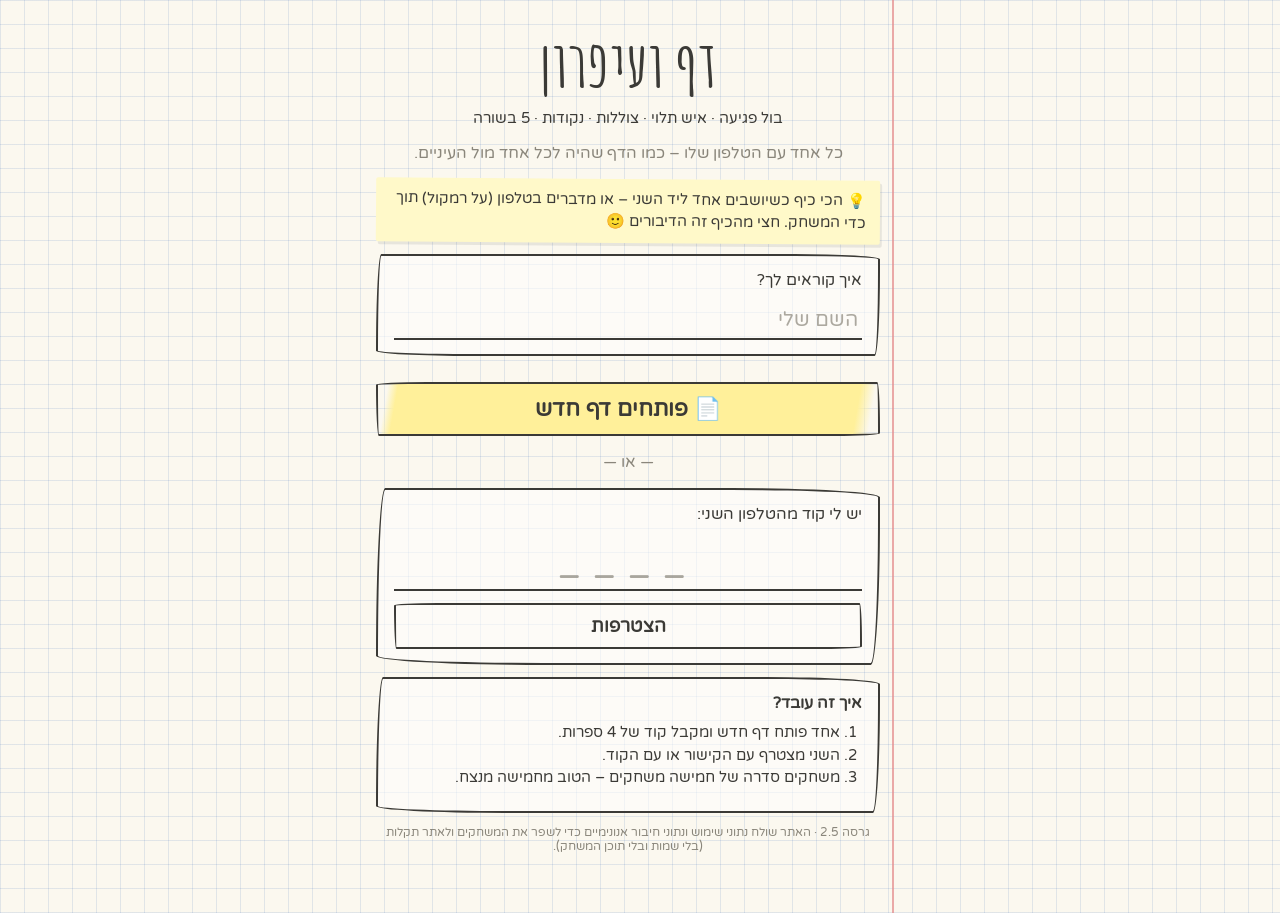
==== index.html @ a6623837 "v2.5: campaign-ready analytics – TikTok in-app browser and ad clicks, campaign credit carried on inv" ====
<!doctype html>
<html lang="he" dir="rtl">
<head>
<meta charset="utf-8">
<meta name="viewport" content="width=device-width, initial-scale=1, viewport-fit=cover">
<meta name="theme-color" content="#fbf8ef">
<meta name="apple-mobile-web-app-capable" content="yes">
<meta name="mobile-web-app-capable" content="yes">
<title>דף ועיפרון</title>
<link rel="icon" href="data:image/svg+xml,<svg xmlns='http://www.w3.org/2000/svg' viewBox='0 0 100 100'><text y='.9em' font-size='90'>✏️</text></svg>">
<link rel="preconnect" href="https://fonts.googleapis.com">
<link rel="preconnect" href="https://fonts.gstatic.com" crossorigin>
<link href="https://fonts.googleapis.com/css2?family=Amatic+SC:wght@400;700&family=Playpen+Sans+Hebrew:wght@400;600&family=Varela+Round&display=swap" rel="stylesheet">
<link rel="stylesheet" href="style.css?v=2.5">
<script src="js/vendor/paho-mqtt.min.js?v=2.5"></script>
<script src="js/vendor/peerjs.min.js?v=2.5"></script>
</head>
<body>
<div id="app"></div>
<script>
  // Every script of one release is requested with the same ?v=, so a browser never runs a mix of
  // old and new files after an update.
  window.__dvV = '2.5';
  (function () {
    var v = window.__dvV, base = new URL('js/', document.baseURI).href, map = { imports: {} };
    ['main', 'net', 'log', 'analytics', 'metrics', 'core', 'ui', 'sound', 'demo', 'games/bull', 'games/hangman', 'games/ships', 'games/dots', 'games/five']
      .forEach(function (f) { map.imports[base + f + '.js'] = base + f + '.js?v=' + v; });
    var im = document.createElement('script'); im.type = 'importmap'; im.textContent = JSON.stringify(map);
    document.body.appendChild(im);
    var m = document.createElement('script'); m.type = 'module'; m.src = 'js/main.js?v=' + v;
    document.body.appendChild(m);
  })();
</script>

</body>
</html>
---- style.css ----
:root {
  --paper: #fbf8ef;
  --grid: rgba(70, 120, 190, .15);
  --margin: #e58f8f;
  --pencil: #3b3a36;
  --pencil-soft: #8a867b;
  --ink0: #2350b8;
  --ink1: #c5332b;
  --marker: #fff09a;
  --font: 'Varela Round', system-ui, sans-serif;
  --title: 'Amatic SC', 'Varela Round', cursive;
  --hand: 'Playpen Sans Hebrew', 'Varela Round', cursive;
  --sq: 24px;
  --wobble: 255px 14px 225px 14px / 14px 225px 14px 255px;
  --wobble2: 14px 225px 14px 255px / 255px 14px 225px 14px;
  color-scheme: light;
}

* { box-sizing: border-box; }
html, body { margin: 0; min-height: 100%; }
html { overflow-x: hidden; }
#app { overflow-x: hidden; overflow-x: clip; }
body {
  background-color: var(--paper);
  background-image:
    linear-gradient(var(--grid) 1px, transparent 1px),
    linear-gradient(90deg, var(--grid) 1px, transparent 1px);
  background-size: var(--sq) var(--sq);
  color: var(--pencil);
  font-family: var(--font);
  font-size: 16px;
  -webkit-tap-highlight-color: transparent;
  overscroll-behavior-y: none;
}

#app {
  position: relative;
  max-width: 560px;
  min-height: 100vh;
  margin: 0 auto;
  padding: 10px 40px 110px 16px;
}
/* the red margin line of a notebook, on the right side */
#app::before {
  content: '';
  position: absolute;
  top: 0; bottom: 0; right: 26px;
  width: 2px;
  background: var(--margin);
  opacity: .75;
  pointer-events: none;
}

h1, h2, h3 { font-family: var(--title); font-weight: 700; margin: .2em 0; line-height: 1; }
h1 { font-size: 46px; }
h2 { font-size: 34px; }
h3 { font-size: 27px; }
small, .soft { color: var(--pencil-soft); }
.ink0 { color: var(--ink0); }
.ink1 { color: var(--ink1); }

button { font: inherit; color: inherit; cursor: pointer; touch-action: manipulation; }
button:disabled { cursor: default; opacity: .45; }

.btn {
  display: inline-flex; align-items: center; justify-content: center; gap: 6px;
  background: transparent;
  border: 2px solid var(--pencil);
  border-radius: var(--wobble);
  padding: 9px 18px;
  font-size: 18px; font-weight: 600;
  transition: transform .08s;
  min-height: 46px;
}
.btn:active:not(:disabled) { transform: scale(.96) rotate(-1deg); }
.btn.big { font-size: 22px; padding: 12px 24px; width: 100%; }
.btn.marker { background: linear-gradient(100deg, transparent 2%, var(--marker) 4%, var(--marker) 95%, transparent 98%); }
.btn.ghost { border-style: dashed; border-color: var(--pencil-soft); }
.btn.small { font-size: 15px; padding: 5px 12px; min-height: 36px; }
.link-btn { background: none; border: 0; text-decoration: underline wavy var(--pencil-soft); text-underline-offset: 5px; padding: 6px 4px; color: var(--pencil-soft); font-size: 15px; }

.row { display: flex; gap: 10px; align-items: center; flex-wrap: wrap; }
.row.center { justify-content: center; }
.stack { display: flex; flex-direction: column; gap: 12px; }
.spacer { height: 14px; }

input.paper {
  font: inherit; font-size: 20px; color: var(--ink0);
  background: transparent;
  border: 0; border-bottom: 2px solid var(--pencil);
  padding: 6px 4px; width: 100%;
  outline: none;
}
input.paper::placeholder { color: var(--pencil-soft); opacity: .7; }
input.code { font-size: 34px; letter-spacing: 12px; text-align: center; direction: ltr; }

.card {
  background: rgba(255, 255, 255, .55);
  border: 2px solid var(--pencil);
  border-radius: var(--wobble2);
  padding: 14px 16px;
  margin: 12px 0;
}
.note {
  font-family: var(--hand);
  background: #fff9c9;
  box-shadow: 2px 3px 0 rgba(0,0,0,.08);
  padding: 10px 14px;
  margin: 10px 0;
  transform: rotate(-.6deg);
  border-radius: 2px;
}
.note.warn { background: #ffe1d6; }

/* ---------- header ---------- */
header.top {
  display: flex; align-items: center; justify-content: space-between; gap: 8px;
  padding-bottom: 6px;
  border-bottom: 2px solid var(--pencil);
  border-radius: 0 0 50% 40% / 0 0 4px 6px;
  margin-bottom: 8px;
}
.logo { font-family: var(--title); font-size: 30px; font-weight: 700; }
.icon-btn { background: none; border: 0; font-size: 17px; padding: 6px 4px; font-weight: 600; }
.players { display: flex; align-items: center; gap: 6px; font-size: 15px; }
.ptag { font-family: var(--hand); display: flex; align-items: center; gap: 4px; font-weight: 700; max-width: 120px; }
.ptag .pname { overflow: hidden; text-overflow: ellipsis; white-space: nowrap; }
.ptag.p0 { color: var(--ink0); }
.ptag.p1 { color: var(--ink1); }
.ptag.me .pname { text-decoration: underline; text-underline-offset: 4px; }
.ptot { font-size: 13px; border: 1.5px solid currentColor; border-radius: 50%; min-width: 24px; height: 24px; display: inline-flex; align-items: center; justify-content: center; }
.vs { color: var(--pencil-soft); font-size: 13px; }
.dot { width: 9px; height: 9px; border-radius: 50%; background: #bbb; display: inline-block; flex: none; }
.dot.on { background: #3a9b4a; }

.turn {
  font-family: var(--hand); font-size: 18px; font-weight: 600;
  padding: 6px 12px; margin: 6px 0 10px;
  text-align: center;
}
.turn.mine {
  background: linear-gradient(100deg, transparent 1%, var(--marker) 3%, var(--marker) 96%, transparent 99%);
  animation: wiggle 1.6s ease-in-out 1;
}
@keyframes wiggle { 0%,100% { transform: rotate(0); } 25% { transform: rotate(-1.2deg); } 75% { transform: rotate(1.2deg); } }

/* ---------- menu ---------- */
.menu .title { text-align: center; font-size: 50px; margin-top: 10px; }
.game-row {
  display: grid; grid-template-columns: 34px 1fr auto; align-items: center; gap: 8px;
  width: 100%; text-align: right;
  background: none; border: 0; border-bottom: 1.5px dashed var(--pencil-soft);
  padding: 12px 2px;
}
.game-row .num { font-family: var(--title); font-size: 34px; font-weight: 700; }
.game-row b { font-size: 21px; display: block; }
.game-row small { font-size: 13px; }
.game-row.next b { background: linear-gradient(100deg, transparent 1%, var(--marker) 3%, var(--marker) 96%, transparent 99%); padding: 0 6px; }

.tallies { display: flex; flex-direction: column; gap: 2px; align-items: flex-start; min-width: 64px; }
.tally { display: block; }
.code-big { font-family: var(--title); font-size: 72px; letter-spacing: 10px; text-align: center; direction: ltr; line-height: 1; color: var(--ink0); }
.menu-foot { margin-top: 18px; display: flex; flex-wrap: wrap; gap: 4px 14px; justify-content: center; }

/* ---------- result ---------- */
.result { text-align: center; position: relative; overflow: hidden; }
.result .stamp {
  display: inline-block; font-family: var(--title); font-size: 52px; font-weight: 700;
  border: 3px solid currentColor; border-radius: 12px; padding: 0 16px;
  transform: rotate(-4deg);
  animation: stamp .45s cubic-bezier(.2,1.6,.4,1) 1;
}
@keyframes stamp { from { transform: scale(1.6) rotate(-12deg); opacity: 0; } to { transform: scale(1) rotate(-4deg); opacity: 1; } }

/* ---------- keypads ---------- */
.keys { display: grid; gap: 6px; margin: 10px 0; }
.key {
  background: rgba(255,255,255,.6);
  border: 2px solid var(--pencil);
  border-radius: var(--wobble);
  font-size: 21px; font-weight: 600;
  min-height: 46px; padding: 2px;
  position: relative;
}
.key:active:not(:disabled) { transform: scale(.93); }
.key.used-good { color: var(--pencil-soft); }
.key.used-good::after { content: ''; position: absolute; inset: 5px 14%; border: 2px solid #3a9b4a; border-radius: 50%; opacity: .7; }
.key.used-bad { color: var(--pencil-soft); }
.key.used-bad::after { content: ''; position: absolute; left: 12%; right: 12%; top: 50%; height: 2.5px; background: var(--ink1); transform: rotate(-28deg); opacity: .8; }
.key.wide { grid-column: span 2; }
.key.action { background: var(--marker); }

.slots { display: flex; gap: 8px; justify-content: center; margin: 8px 0; direction: ltr; }
.slot {
  width: 48px; height: 56px;
  border-bottom: 3px solid var(--pencil);
  font-size: 34px; font-weight: 700; text-align: center; line-height: 56px;
}

/* ---------- tables ---------- */
table.paper { border-collapse: collapse; width: 100%; font-size: 18px; }
table.paper th { font-weight: 600; font-size: 14px; color: var(--pencil-soft); border-bottom: 2px solid var(--pencil); padding: 4px; }
table.paper td { padding: 4px; text-align: center; border-bottom: 1px solid rgba(0,0,0,.08); }
table.paper td.code { letter-spacing: 6px; direction: ltr; font-weight: 700; font-size: 21px; }
table.paper tr.win td { background: var(--marker); }
.cols { display: grid; grid-template-columns: 1fr; gap: 10px; }

.scratch { display: flex; gap: 4px; justify-content: center; direction: ltr; flex-wrap: wrap; }
.scratch button {
  width: 32px; height: 38px; background: none; border: 0; font-size: 22px; font-weight: 700; position: relative; padding: 0;
}
.scratch button.x { color: var(--pencil-soft); }
.scratch button.x::after { content: ''; position: absolute; left: 3px; right: 3px; top: 50%; height: 2.5px; background: var(--pencil); transform: rotate(-35deg); }
.scratch button.o::after { content: ''; position: absolute; inset: 2px 0; border: 2.5px solid #3a9b4a; border-radius: 50%; }

/* ---------- hangman ---------- */
.word { display: flex; flex-wrap: wrap; gap: 6px 7px; justify-content: center; margin: 10px 0; }
.word .ch { width: 30px; height: 42px; border-bottom: 2.5px solid var(--pencil); text-align: center; font-family: var(--title); font-size: 38px; font-weight: 700; line-height: 42px; }
.word .ch.sp { border: 0; width: 16px; }
.word .ch.ghost { color: var(--pencil-soft); opacity: .55; font-weight: 400; }
.word.small .ch { width: 22px; height: 30px; font-size: 27px; line-height: 30px; }
.hint { text-align: center; font-size: 16px; }
.gallows { display: block; margin: 0 auto; }

/* ---------- ships ---------- */
.board {
  display: grid;
  grid-template-columns: 22px repeat(6, 1fr);
  gap: 0;
  max-width: 340px; margin: 6px auto;
  user-select: none;
}
.board.small { max-width: 220px; }
.board .lbl { text-align: center; font-size: 14px; color: var(--pencil-soft); display: flex; align-items: center; justify-content: center; }
.board .cell {
  border: 1.5px solid var(--pencil);
  margin: -0.75px;
  position: relative;
  background: rgba(255,255,255,.35);
  padding: 0;
  -webkit-tap-highlight-color: transparent;
}
/* square cells without relying on aspect-ratio */
.board .cell::before { content: ''; display: block; padding-top: 100%; }
.board .cell svg { position: absolute; inset: 0; width: 100%; height: 100%; }
.board .cell.ship { background: repeating-linear-gradient(45deg, rgba(60,60,60,.35) 0 2px, transparent 2px 7px), rgba(255,255,255,.35); }
.board .cell.sunk { background: repeating-linear-gradient(45deg, rgba(60,60,60,.5) 0 2px, transparent 2px 5px), repeating-linear-gradient(-45deg, rgba(60,60,60,.35) 0 2px, transparent 2px 5px); }
.board .cell.sel { background: var(--marker); }
.board .cell.last { box-shadow: inset 0 0 0 3px var(--marker); }
.board .cell.hot { cursor: pointer; }
.fleet { display: flex; gap: 8px 14px; flex-wrap: wrap; justify-content: center; font-size: 15px; }
.fleet .sunk { text-decoration: line-through; text-decoration-thickness: 2px; color: var(--pencil-soft); }
.tray { display: flex; gap: 8px; flex-wrap: wrap; justify-content: center; }
.tray button { background: none; border: 2px dashed transparent; border-radius: 10px; padding: 4px 6px; }
.tray button.on { border-color: var(--pencil); background: var(--marker); }
.tray button.placed { opacity: .4; }

/* ---------- dots ---------- */
.dots-svg { width: 100%; max-width: 360px; display: block; margin: 0 auto; touch-action: manipulation; }
.dots-score { display: flex; justify-content: center; gap: 22px; font-size: 20px; font-weight: 700; }

/* ---------- five in a row ---------- */
.five-wrap {
  overflow: auto; direction: ltr;
  max-height: 62vh;
  border: 2px solid var(--pencil);
  border-radius: var(--wobble2);
  margin: 6px 0;
  -webkit-overflow-scrolling: touch;
  touch-action: pan-x pan-y;
}
.five-board { position: relative; }
.five-board svg { position: absolute; inset: 0; width: 100%; height: 100%; }
.zoom { display: flex; gap: 6px; justify-content: center; }

/* ---------- chat ---------- */
.fab {
  position: fixed; bottom: 18px; left: 18px; z-index: 30;
  background: #fff9c9; border: 2px solid var(--pencil); border-radius: var(--wobble);
  font-size: 18px; font-weight: 700; padding: 10px 16px;
  box-shadow: 3px 4px 0 rgba(0,0,0,.12);
  transform: rotate(-3deg);
  font-family: var(--hand);
}
.fab .badge { background: var(--ink1); color: #fff; border-radius: 12px; padding: 0 7px; font-size: 14px; margin-right: 4px; }
.sheet-bg { position: fixed; inset: 0; background: rgba(40,40,30,.25); z-index: 40; }
.sheet {
  position: fixed; left: 0; right: 0; bottom: 0; z-index: 41;
  max-width: 560px; margin: 0 auto;
  background: #fffbe0;
  background-image: linear-gradient(rgba(70,120,190,.18) 1px, transparent 1px);
  background-size: 100% 30px;
  border-top: 2px solid var(--pencil);
  border-radius: 18px 18px 0 0;
  padding: 12px 16px calc(14px + env(safe-area-inset-bottom));
  max-height: 78vh; display: flex; flex-direction: column;
  box-shadow: 0 -4px 20px rgba(0,0,0,.15);
}
.msgs { overflow-y: auto; flex: 1; min-height: 120px; display: flex; flex-direction: column; gap: 6px; padding: 6px 0; }
.msg { max-width: 82%; font-family: var(--hand); font-size: 18px; line-height: 1.35; }
.msg.mine { align-self: flex-start; }
.msg.theirs { align-self: flex-end; text-align: left; }
.msg b { font-size: 13px; display: block; opacity: .75; }
.quick { display: flex; gap: 6px; overflow-x: auto; padding: 6px 0; }
.quick button { flex: none; background: #fff; border: 1.5px solid var(--pencil-soft); border-radius: 16px; padding: 4px 10px; font-size: 15px; }

/* ---------- toast / modal ---------- */
.toast {
  position: fixed; top: 14px; left: 50%; z-index: 60;
  transform: translate(-50%, -140%) rotate(-2deg);
  background: #fff9c9; border: 1.5px solid var(--pencil-soft);
  box-shadow: 3px 4px 0 rgba(0,0,0,.12);
  padding: 10px 16px; font-size: 17px; max-width: 86vw; font-family: var(--hand);
  transition: transform .3s cubic-bezier(.2,1.4,.4,1);
}
.toast.show { transform: translate(-50%, 0) rotate(-2deg); }
.toast b { display: block; font-size: 13px; }
.modal-bg { position: fixed; inset: 0; background: rgba(40,40,30,.3); z-index: 50; display: flex; align-items: center; justify-content: center; padding: 20px; }
.modal { background: var(--paper); max-width: 340px; width: 100%; text-align: center; font-size: 19px; }

.center { text-align: center; }
.mt { margin-top: 14px; }
.pencil-line { border: 0; height: 2px; background: var(--pencil-soft); opacity: .5; border-radius: 50%; margin: 16px 0; }

/* ---------- connection help ---------- */
.conn { transform: none; text-align: right; font-family: var(--font); }
a.btn { color: inherit; text-decoration: none; }
.conn-title { font-weight: 700; font-size: 18px; display: flex; align-items: center; gap: 8px; }
.conn-line { font-family: var(--font); font-size: 15px; margin-top: 4px; }
.conn-actions { display: flex; flex-wrap: wrap; gap: 4px 12px; align-items: center; margin-top: 8px; }
.spin {
  width: 16px; height: 16px; flex: none; display: inline-block;
  border: 2.5px solid var(--pencil-soft); border-top-color: transparent; border-radius: 50%;
  animation: spin 1s linear infinite;
}
@keyframes spin { to { transform: rotate(360deg); } }
ol.help { text-align: right; margin: 8px 0; padding-right: 22px; font-size: 15px; line-height: 1.5; }
.wait-line { display: flex; align-items: center; justify-content: center; gap: 8px; margin-top: 12px; color: var(--pencil-soft); }
.wait-line.bad { color: var(--ink1); font-weight: 700; }
.tech { text-align: right; max-height: 86vh; overflow: auto; }
.tech-box { font-size: 13px; background: rgba(0,0,0,.04); border-radius: 8px; padding: 8px; margin: 8px 0; direction: rtl; line-height: 1.6; }
.tech-log { font-size: 10px; direction: ltr; text-align: left; white-space: pre-wrap; word-break: break-all; color: var(--pencil-soft); max-height: 150px; overflow: auto; margin: 10px 0 0; }

/* ---------- series ---------- */
div.game-row { cursor: default; }
.game-row.later { opacity: .5; }
.game-row.done b:first-child { text-decoration: none; }
.row-mark { min-width: 76px; text-align: left; font-size: 15px; }
.next-arrow { font-weight: 700; background: var(--marker); padding: 1px 6px; white-space: nowrap; }
.series-line { display: flex; align-items: baseline; justify-content: center; gap: 10px; margin: 8px 0 4px; font-size: 18px; flex-wrap: wrap; }
.series-line .sc { font-family: var(--title); font-size: 34px; line-height: 1; display: inline-flex; gap: 6px; direction: rtl; }
.series-line.big { margin-top: 16px; font-size: 21px; }
.series-line.big .sc { font-size: 52px; }
.verdict { font-family: var(--title); font-size: 34px; font-weight: 700; line-height: 1.1; margin: 4px 0; }
.note.tip { font-family: var(--font); font-size: 15px; line-height: 1.45; transform: rotate(.4deg); }
.evening { text-align: center; }
.ev-row { display: flex; align-items: center; justify-content: center; gap: 10px; font-weight: 700; margin-top: 4px; }
.five-sel { animation: selpulse 1s ease-in-out infinite; }
@keyframes selpulse { 50% { fill-opacity: .28; } }

/* ---------- top bar buttons ---------- */
.top-btns { display: flex; align-items: center; gap: 6px; min-width: 0; }
.icon-btn { white-space: nowrap; }
.chat-btn { background: #fff9c9; border: 1.5px solid var(--pencil); border-radius: var(--wobble); padding: 4px 9px; font-size: 15px; position: relative; }
.chat-btn .badge { background: var(--ink1); color: #fff; border-radius: 12px; padding: 0 6px; font-size: 12px; margin-right: 4px; }
.ptag { font-family: var(--font); max-width: 27vw; }
.turn { font-family: var(--font); }
@media (max-width: 400px) {
  header.top .logo { font-size: 24px; }
  .players { font-size: 13px; gap: 4px; }
  .ptot { min-width: 21px; height: 21px; font-size: 12px; }
}
@media (max-width: 345px) {
  .top-btns .lbl { display: none; }
  .vs { display: none; }
}
#app { padding-bottom: 48px; }
.top-btns .icon-btn { min-width: 40px; min-height: 36px; }

/* ---------- nothing moves under the finger ---------- */
.turn { min-height: 58px; display: flex; align-items: center; justify-content: center; line-height: 1.3; }
.word-entry { min-height: 66px; display: flex; align-items: center; justify-content: center; }
.word-entry .word { margin: 0; }

/* ---------- whose turn: the pencil goes from hand to hand ---------- */
.turn { position: relative; padding-left: 44px; padding-right: 12px; gap: 8px; border-radius: 6px; transition: background .25s, color .25s; }
.turn .turn-txt { min-width: 0; }
.turn.mine {
  font-size: 20px; font-weight: 700; color: var(--me-ink, var(--pencil));
  background: linear-gradient(100deg, transparent 1%, var(--marker) 3%, var(--marker) 96%, transparent 99%);
  box-shadow: inset 0 0 0 2.5px var(--me-ink, var(--pencil));
  animation: wiggle 1.6s ease-in-out 1, turnpop .45s cubic-bezier(.2,1.6,.4,1) 1;
}
.turn.mine .turn-ico { font-size: 22px; flex: none; }
@keyframes turnpop { from { transform: scale(.92); } to { transform: scale(1); } }
.turn.wait { color: var(--pencil-soft); font-weight: 400; background: rgba(0,0,0,.035); box-shadow: inset 0 0 0 1.5px rgba(0,0,0,.12); }
.turn-pencil { display: inline-block; font-size: 20px; flex: none; animation: scribble 1.1s ease-in-out infinite; transform-origin: 30% 80%; }
@keyframes scribble { 0%,100% { transform: translate(0,0) rotate(-8deg); } 25% { transform: translate(3px,-1px) rotate(4deg); } 50% { transform: translate(-2px,1px) rotate(-4deg); } 75% { transform: translate(2px,1px) rotate(6deg); } }
.help-btn {
  position: absolute; left: 6px; top: 50%; transform: translateY(-50%);
  width: 32px; height: 32px; border-radius: 50%; padding: 0;
  border: 2px solid currentColor; background: rgba(255,255,255,.7);
  font-weight: 700; font-size: 17px; color: var(--pencil); line-height: 1;
}
/* while the other player thinks, the board steps back a little */
.body-slot.wait { opacity: .62; transition: opacity .3s; }
.body-slot { transition: opacity .3s; }
/* a frame around the whole page in my pen colour while it is my turn */
body.my-turn::after {
  content: ''; position: fixed; inset: 0; pointer-events: none; z-index: 25;
  border: 4px solid var(--me-ink, var(--pencil)); opacity: .55;
  animation: framein .9s ease-out 1;
}
@keyframes framein { 0% { opacity: 0; border-width: 12px; } 40% { opacity: .9; } 100% { opacity: .55; border-width: 4px; } }
.ptag.holder { background: linear-gradient(100deg, transparent 2%, var(--marker) 6%, var(--marker) 94%, transparent 98%); padding: 0 3px; border-radius: 3px; }
.holder-ico { font-size: 13px; }
.sound-btn { font-size: 17px; }
/* how to play */
.help-card { text-align: right; }
.help-card h3 { text-align: center; }
.help-list { margin: 8px 0 14px; padding-right: 20px; font-size: 16px; line-height: 1.55; }
.help-list li { margin-bottom: 6px; }
.help-card .btn { display: flex; margin: 0 auto; }
.help-foot { font-size: 13px; text-align: center; margin-top: 8px; }
@media (prefers-reduced-motion: reduce) {
  .turn.mine, .turn-pencil, body.my-turn::after { animation: none; }
}
/* phones: the top bar shows icons only (☰ ✉️ 🔔), so the names keep their room */
@media (max-width: 480px) {
  .top-btns .lbl { display: none; }
  .top-btns { gap: 4px; }
  .top-btns .icon-btn { min-width: 38px; padding: 4px 6px; }
}
/* the banner always has the same height (two lines at most), so the board below never moves */
.turn { height: 64px; min-height: 64px; overflow: hidden; margin: 6px 0 10px; }
.turn .turn-txt { display: -webkit-box; -webkit-line-clamp: 2; -webkit-box-orient: vertical; overflow: hidden; line-height: 1.25; }
@media (max-width: 380px) {
  .turn.mine { font-size: 17px; }
  .turn.wait { font-size: 15px; }
  .turn .turn-ico, .turn-pencil { font-size: 17px; }
}
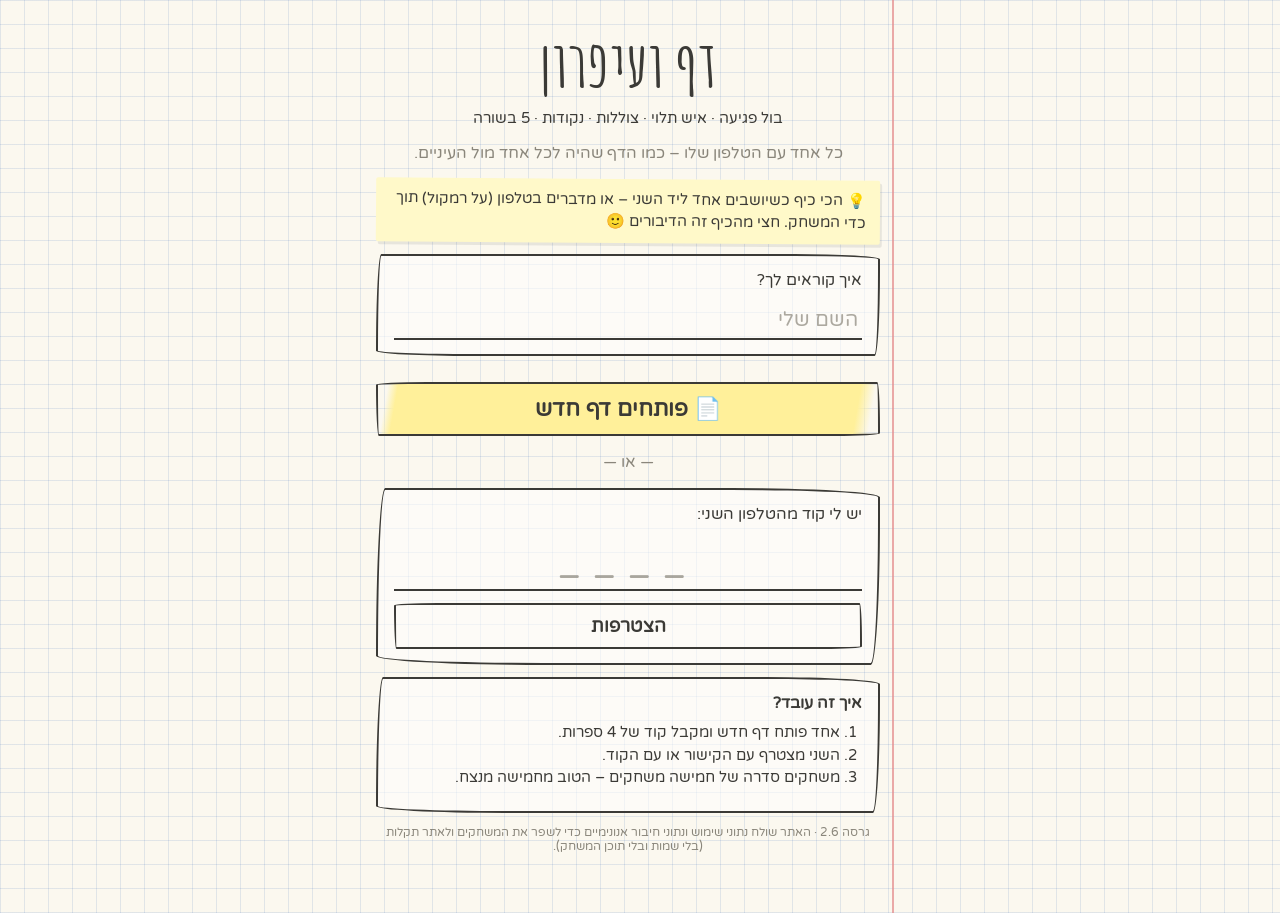
==== commit f7434c22: "Instagram campaign: ad creatives (story video, story and feed stills, built from real game screens)," ====
--- a/index.html
+++ b/index.html
@@ -11,16 +11,16 @@
 <link rel="preconnect" href="https://fonts.googleapis.com">
 <link rel="preconnect" href="https://fonts.gstatic.com" crossorigin>
 <link href="https://fonts.googleapis.com/css2?family=Amatic+SC:wght@400;700&family=Playpen+Sans+Hebrew:wght@400;600&family=Varela+Round&display=swap" rel="stylesheet">
-<link rel="stylesheet" href="style.css?v=2.5">
-<script src="js/vendor/paho-mqtt.min.js?v=2.5"></script>
-<script src="js/vendor/peerjs.min.js?v=2.5"></script>
+<link rel="stylesheet" href="style.css?v=2.6">
+<script src="js/vendor/paho-mqtt.min.js?v=2.6"></script>
+<script src="js/vendor/peerjs.min.js?v=2.6"></script>
 </head>
 <body>
 <div id="app"></div>
 <script>
   // Every script of one release is requested with the same ?v=, so a browser never runs a mix of
   // old and new files after an update.
-  window.__dvV = '2.5';
+  window.__dvV = '2.6';
   (function () {
     var v = window.__dvV, base = new URL('js/', document.baseURI).href, map = { imports: {} };
     ['main', 'net', 'log', 'analytics', 'metrics', 'core', 'ui', 'sound', 'demo', 'games/bull', 'games/hangman', 'games/ships', 'games/dots', 'games/five']
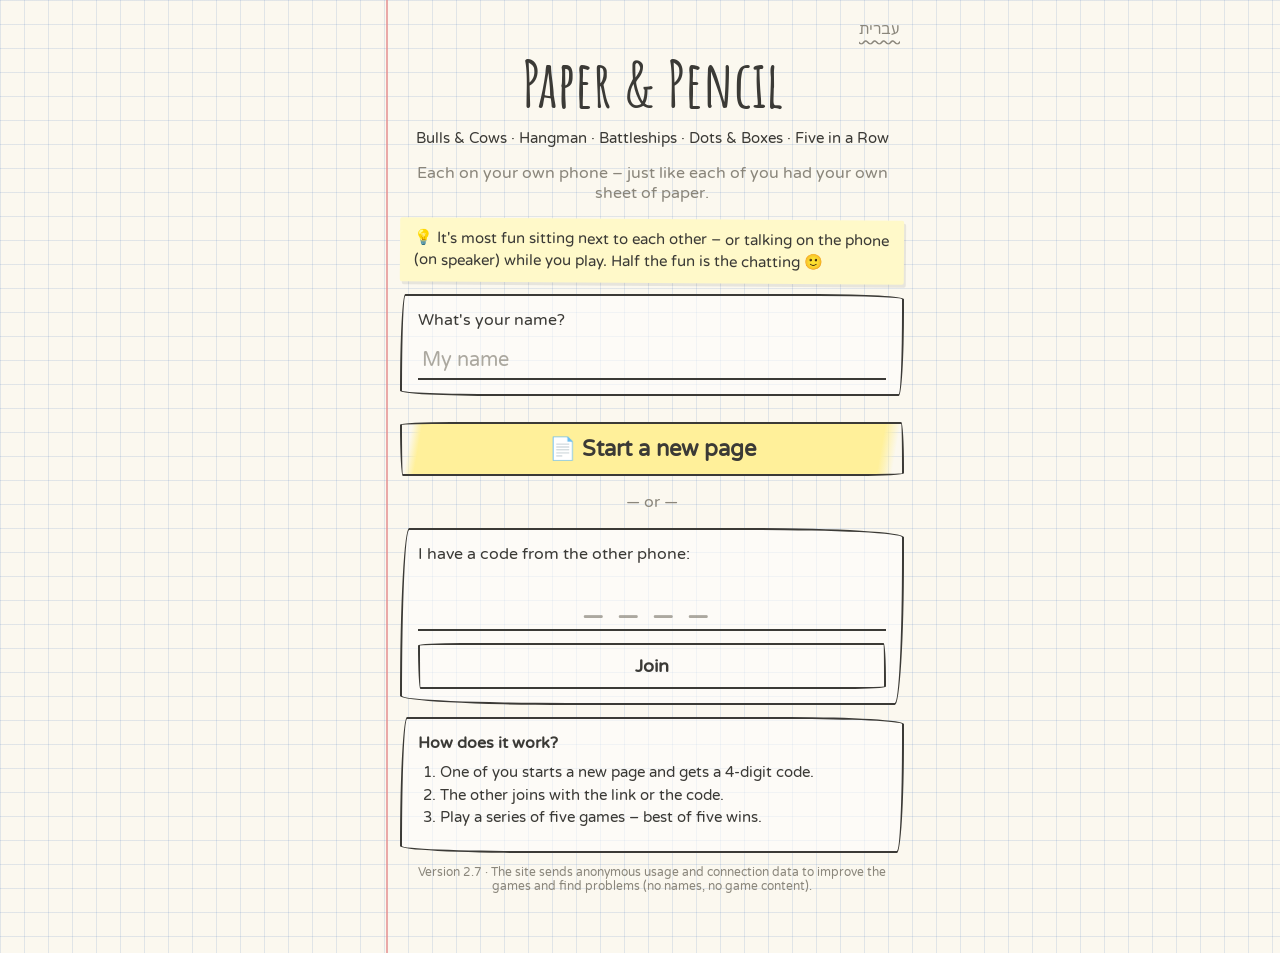
==== commit 05cf1394: "v2.7: English version – Hebrew on Hebrew devices, English on all others, with a switch on the home s" ====
--- a/index.html
+++ b/index.html
@@ -7,23 +7,46 @@
 <meta name="apple-mobile-web-app-capable" content="yes">
 <meta name="mobile-web-app-capable" content="yes">
 <title>דף ועיפרון</title>
-<link rel="icon" href="data:image/svg+xml,<svg xmlns='http://www.w3.org/2000/svg' viewBox='0 0 100 100'><text y='.9em' font-size='90'>✏️</text></svg>">
+<link rel="icon" type="image/png" sizes="32x32" href="icons/favicon-32.png">
+<link rel="icon" type="image/png" sizes="192x192" href="icons/icon-192.png">
+<link rel="apple-touch-icon" href="icons/apple-touch-icon.png">
+<link rel="manifest" href="manifest.webmanifest">
+<meta name="apple-mobile-web-app-title" content="דף ועיפרון">
+<meta name="description" content="חמישה משחקי דף ועיפרון לשניים, כל אחד בטלפון שלו: בול פגיעה, איש תלוי, צוללות, נקודות ו-5 בשורה. בחינם, בלי הרשמה.">
+<meta property="og:title" content="דף ועיפרון · Paper &amp; Pencil – 5 משחקים לשניים">
+<meta property="og:description" content="בול פגיעה · איש תלוי · צוללות · נקודות · 5 בשורה · 5 pencil-and-paper games for two, each on your own phone">
+<meta property="og:image" content="https://small-joys.com/icons/icon-maskable-512.png">
+<meta property="og:url" content="https://small-joys.com/">
+<meta property="og:type" content="website">
+<script>
+  // Language before anything is drawn: a Hebrew device gets Hebrew, any other gets English (same rule as js/i18n.js).
+  (function () {
+    var l = null;
+    try { var q = new URLSearchParams(location.search).get('lang'); if (q === 'he' || q === 'en') { l = q; localStorage.setItem('dv:lang', q); } } catch (e) { /* ignore */ }
+    if (!l) try { var s = localStorage.getItem('dv:lang'); if (s === 'he' || s === 'en') l = s; } catch (e) { /* ignore */ }
+    if (!l) l = /^(he|iw)\b/i.test((navigator.languages && navigator.languages[0]) || navigator.language || '') ? 'he' : 'en';
+    window.__dvLang = l;
+    document.documentElement.lang = l;
+    document.documentElement.dir = l === 'he' ? 'rtl' : 'ltr';
+    if (l === 'en') document.title = 'Paper & Pencil';
+  })();
+</script>
 <link rel="preconnect" href="https://fonts.googleapis.com">
 <link rel="preconnect" href="https://fonts.gstatic.com" crossorigin>
 <link href="https://fonts.googleapis.com/css2?family=Amatic+SC:wght@400;700&family=Playpen+Sans+Hebrew:wght@400;600&family=Varela+Round&display=swap" rel="stylesheet">
-<link rel="stylesheet" href="style.css?v=2.6">
-<script src="js/vendor/paho-mqtt.min.js?v=2.6"></script>
-<script src="js/vendor/peerjs.min.js?v=2.6"></script>
+<link rel="stylesheet" href="style.css?v=2.7">
+<script src="js/vendor/paho-mqtt.min.js?v=2.7"></script>
+<script src="js/vendor/peerjs.min.js?v=2.7"></script>
 </head>
 <body>
 <div id="app"></div>
 <script>
   // Every script of one release is requested with the same ?v=, so a browser never runs a mix of
   // old and new files after an update.
-  window.__dvV = '2.6';
+  window.__dvV = '2.7';
   (function () {
     var v = window.__dvV, base = new URL('js/', document.baseURI).href, map = { imports: {} };
-    ['main', 'net', 'log', 'analytics', 'metrics', 'core', 'ui', 'sound', 'demo', 'games/bull', 'games/hangman', 'games/ships', 'games/dots', 'games/five']
+    ['main', 'i18n', 'net', 'log', 'analytics', 'metrics', 'core', 'ui', 'sound', 'demo', 'games/bull', 'games/hangman', 'games/ships', 'games/dots', 'games/five']
       .forEach(function (f) { map.imports[base + f + '.js'] = base + f + '.js?v=' + v; });
     var im = document.createElement('script'); im.type = 'importmap'; im.textContent = JSON.stringify(map);
     document.body.appendChild(im);
--- a/style.css
+++ b/style.css
@@ -38,13 +38,13 @@
   max-width: 560px;
   min-height: 100vh;
   margin: 0 auto;
-  padding: 10px 40px 110px 16px;
-}
-/* the red margin line of a notebook, on the right side */
+  padding: 10px 16px 110px; padding-inline-start: 40px;
+}
+/* the red margin line of a notebook, on the starting side (right in Hebrew, left in English) */
 #app::before {
   content: '';
   position: absolute;
-  top: 0; bottom: 0; right: 26px;
+  top: 0; bottom: 0; inset-inline-start: 26px;
   width: 2px;
   background: var(--margin);
   opacity: .75;
@@ -148,7 +148,7 @@
 .menu .title { text-align: center; font-size: 50px; margin-top: 10px; }
 .game-row {
   display: grid; grid-template-columns: 34px 1fr auto; align-items: center; gap: 8px;
-  width: 100%; text-align: right;
+  width: 100%; text-align: start;
   background: none; border: 0; border-bottom: 1.5px dashed var(--pencil-soft);
   padding: 12px 2px;
 }
@@ -282,7 +282,7 @@
   transform: rotate(-3deg);
   font-family: var(--hand);
 }
-.fab .badge { background: var(--ink1); color: #fff; border-radius: 12px; padding: 0 7px; font-size: 14px; margin-right: 4px; }
+.fab .badge { background: var(--ink1); color: #fff; border-radius: 12px; padding: 0 7px; font-size: 14px; margin-inline-start: 4px; }
 .sheet-bg { position: fixed; inset: 0; background: rgba(40,40,30,.25); z-index: 40; }
 .sheet {
   position: fixed; left: 0; right: 0; bottom: 0; z-index: 41;
@@ -299,7 +299,7 @@
 .msgs { overflow-y: auto; flex: 1; min-height: 120px; display: flex; flex-direction: column; gap: 6px; padding: 6px 0; }
 .msg { max-width: 82%; font-family: var(--hand); font-size: 18px; line-height: 1.35; }
 .msg.mine { align-self: flex-start; }
-.msg.theirs { align-self: flex-end; text-align: left; }
+.msg.theirs { align-self: flex-end; text-align: end; }
 .msg b { font-size: 13px; display: block; opacity: .75; }
 .quick { display: flex; gap: 6px; overflow-x: auto; padding: 6px 0; }
 .quick button { flex: none; background: #fff; border: 1.5px solid var(--pencil-soft); border-radius: 16px; padding: 4px 10px; font-size: 15px; }
@@ -323,7 +323,7 @@
 .pencil-line { border: 0; height: 2px; background: var(--pencil-soft); opacity: .5; border-radius: 50%; margin: 16px 0; }
 
 /* ---------- connection help ---------- */
-.conn { transform: none; text-align: right; font-family: var(--font); }
+.conn { transform: none; text-align: start; font-family: var(--font); }
 a.btn { color: inherit; text-decoration: none; }
 .conn-title { font-weight: 700; font-size: 18px; display: flex; align-items: center; gap: 8px; }
 .conn-line { font-family: var(--font); font-size: 15px; margin-top: 4px; }
@@ -334,21 +334,21 @@
   animation: spin 1s linear infinite;
 }
 @keyframes spin { to { transform: rotate(360deg); } }
-ol.help { text-align: right; margin: 8px 0; padding-right: 22px; font-size: 15px; line-height: 1.5; }
+ol.help { text-align: start; margin: 8px 0; padding-inline-start: 22px; font-size: 15px; line-height: 1.5; }
 .wait-line { display: flex; align-items: center; justify-content: center; gap: 8px; margin-top: 12px; color: var(--pencil-soft); }
 .wait-line.bad { color: var(--ink1); font-weight: 700; }
-.tech { text-align: right; max-height: 86vh; overflow: auto; }
-.tech-box { font-size: 13px; background: rgba(0,0,0,.04); border-radius: 8px; padding: 8px; margin: 8px 0; direction: rtl; line-height: 1.6; }
+.tech { text-align: start; max-height: 86vh; overflow: auto; }
+.tech-box { font-size: 13px; background: rgba(0,0,0,.04); border-radius: 8px; padding: 8px; margin: 8px 0; line-height: 1.6; }
 .tech-log { font-size: 10px; direction: ltr; text-align: left; white-space: pre-wrap; word-break: break-all; color: var(--pencil-soft); max-height: 150px; overflow: auto; margin: 10px 0 0; }
 
 /* ---------- series ---------- */
 div.game-row { cursor: default; }
 .game-row.later { opacity: .5; }
 .game-row.done b:first-child { text-decoration: none; }
-.row-mark { min-width: 76px; text-align: left; font-size: 15px; }
+.row-mark { min-width: 76px; text-align: end; font-size: 15px; }
 .next-arrow { font-weight: 700; background: var(--marker); padding: 1px 6px; white-space: nowrap; }
 .series-line { display: flex; align-items: baseline; justify-content: center; gap: 10px; margin: 8px 0 4px; font-size: 18px; flex-wrap: wrap; }
-.series-line .sc { font-family: var(--title); font-size: 34px; line-height: 1; display: inline-flex; gap: 6px; direction: rtl; }
+.series-line .sc { font-family: var(--title); font-size: 34px; line-height: 1; display: inline-flex; gap: 6px; }
 .series-line.big { margin-top: 16px; font-size: 21px; }
 .series-line.big .sc { font-size: 52px; }
 .verdict { font-family: var(--title); font-size: 34px; font-weight: 700; line-height: 1.1; margin: 4px 0; }
@@ -362,7 +362,7 @@
 .top-btns { display: flex; align-items: center; gap: 6px; min-width: 0; }
 .icon-btn { white-space: nowrap; }
 .chat-btn { background: #fff9c9; border: 1.5px solid var(--pencil); border-radius: var(--wobble); padding: 4px 9px; font-size: 15px; position: relative; }
-.chat-btn .badge { background: var(--ink1); color: #fff; border-radius: 12px; padding: 0 6px; font-size: 12px; margin-right: 4px; }
+.chat-btn .badge { background: var(--ink1); color: #fff; border-radius: 12px; padding: 0 6px; font-size: 12px; margin-inline-start: 4px; }
 .ptag { font-family: var(--font); max-width: 27vw; }
 .turn { font-family: var(--font); }
 @media (max-width: 400px) {
@@ -383,7 +383,7 @@
 .word-entry .word { margin: 0; }
 
 /* ---------- whose turn: the pencil goes from hand to hand ---------- */
-.turn { position: relative; padding-left: 44px; padding-right: 12px; gap: 8px; border-radius: 6px; transition: background .25s, color .25s; }
+.turn { position: relative; padding-inline-end: 44px; padding-inline-start: 12px; gap: 8px; border-radius: 6px; transition: background .25s, color .25s; }
 .turn .turn-txt { min-width: 0; }
 .turn.mine {
   font-size: 20px; font-weight: 700; color: var(--me-ink, var(--pencil));
@@ -397,7 +397,7 @@
 .turn-pencil { display: inline-block; font-size: 20px; flex: none; animation: scribble 1.1s ease-in-out infinite; transform-origin: 30% 80%; }
 @keyframes scribble { 0%,100% { transform: translate(0,0) rotate(-8deg); } 25% { transform: translate(3px,-1px) rotate(4deg); } 50% { transform: translate(-2px,1px) rotate(-4deg); } 75% { transform: translate(2px,1px) rotate(6deg); } }
 .help-btn {
-  position: absolute; left: 6px; top: 50%; transform: translateY(-50%);
+  position: absolute; inset-inline-end: 6px; top: 50%; transform: translateY(-50%);
   width: 32px; height: 32px; border-radius: 50%; padding: 0;
   border: 2px solid currentColor; background: rgba(255,255,255,.7);
   font-weight: 700; font-size: 17px; color: var(--pencil); line-height: 1;
@@ -416,9 +416,9 @@
 .holder-ico { font-size: 13px; }
 .sound-btn { font-size: 17px; }
 /* how to play */
-.help-card { text-align: right; }
+.help-card { text-align: start; }
 .help-card h3 { text-align: center; }
-.help-list { margin: 8px 0 14px; padding-right: 20px; font-size: 16px; line-height: 1.55; }
+.help-list { margin: 8px 0 14px; padding-inline-start: 20px; font-size: 16px; line-height: 1.55; }
 .help-list li { margin-bottom: 6px; }
 .help-card .btn { display: flex; margin: 0 auto; }
 .help-foot { font-size: 13px; text-align: center; margin-top: 8px; }
@@ -439,3 +439,7 @@
   .turn.wait { font-size: 15px; }
   .turn .turn-ico, .turn-pencil { font-size: 17px; }
 }
+
+/* language switch on the home screen */
+.lang-switch { display: flex; justify-content: flex-end; margin: 4px 0 -14px; }
+.lang-switch .link-btn { font-size: 15px; }
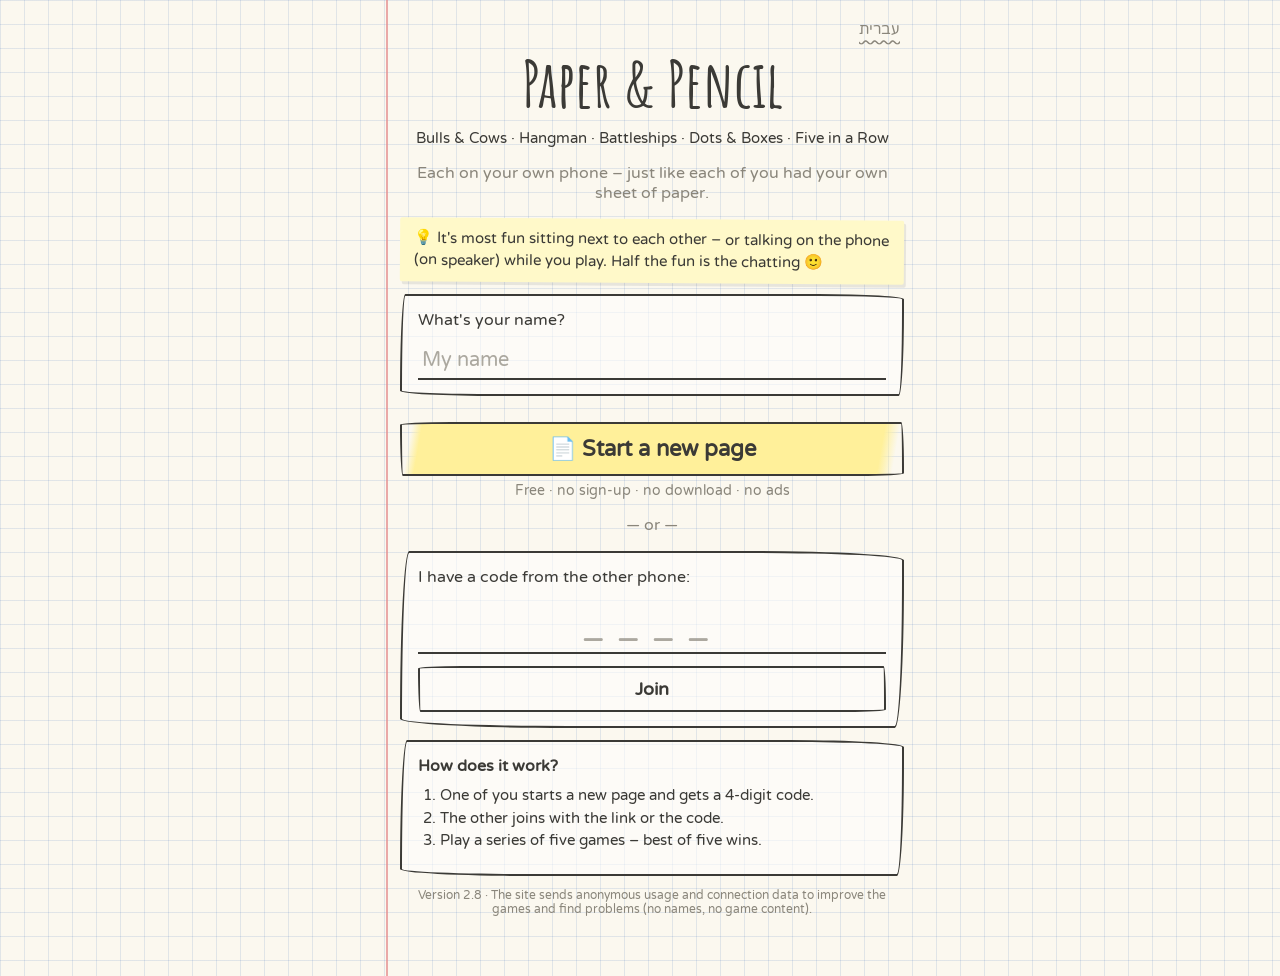
==== commit 6a384886: "v2.8: installable app (PWA) and personal invites - Offline starter (sw.js, network first: never an o" ====
--- a/index.html
+++ b/index.html
@@ -15,7 +15,10 @@
 <meta name="description" content="חמישה משחקי דף ועיפרון לשניים, כל אחד בטלפון שלו: בול פגיעה, איש תלוי, צוללות, נקודות ו-5 בשורה. בחינם, בלי הרשמה.">
 <meta property="og:title" content="דף ועיפרון · Paper &amp; Pencil – 5 משחקים לשניים">
 <meta property="og:description" content="בול פגיעה · איש תלוי · צוללות · נקודות · 5 בשורה · 5 pencil-and-paper games for two, each on your own phone">
-<meta property="og:image" content="https://small-joys.com/icons/icon-maskable-512.png">
+<meta property="og:image" content="https://small-joys.com/icons/og.png">
+<meta property="og:image:width" content="1200">
+<meta property="og:image:height" content="630">
+<meta name="twitter:card" content="summary_large_image">
 <meta property="og:url" content="https://small-joys.com/">
 <meta property="og:type" content="website">
 <script>
@@ -34,19 +37,19 @@
 <link rel="preconnect" href="https://fonts.googleapis.com">
 <link rel="preconnect" href="https://fonts.gstatic.com" crossorigin>
 <link href="https://fonts.googleapis.com/css2?family=Amatic+SC:wght@400;700&family=Playpen+Sans+Hebrew:wght@400;600&family=Varela+Round&display=swap" rel="stylesheet">
-<link rel="stylesheet" href="style.css?v=2.7">
-<script src="js/vendor/paho-mqtt.min.js?v=2.7"></script>
-<script src="js/vendor/peerjs.min.js?v=2.7"></script>
+<link rel="stylesheet" href="style.css?v=2.8">
+<script src="js/vendor/paho-mqtt.min.js?v=2.8"></script>
+<script src="js/vendor/peerjs.min.js?v=2.8"></script>
 </head>
 <body>
 <div id="app"></div>
 <script>
   // Every script of one release is requested with the same ?v=, so a browser never runs a mix of
   // old and new files after an update.
-  window.__dvV = '2.7';
+  window.__dvV = '2.8';
   (function () {
     var v = window.__dvV, base = new URL('js/', document.baseURI).href, map = { imports: {} };
-    ['main', 'i18n', 'net', 'log', 'analytics', 'metrics', 'core', 'ui', 'sound', 'demo', 'games/bull', 'games/hangman', 'games/ships', 'games/dots', 'games/five']
+    ['main', 'i18n', 'install', 'net', 'log', 'analytics', 'metrics', 'core', 'ui', 'sound', 'demo', 'games/bull', 'games/hangman', 'games/ships', 'games/dots', 'games/five']
       .forEach(function (f) { map.imports[base + f + '.js'] = base + f + '.js?v=' + v; });
     var im = document.createElement('script'); im.type = 'importmap'; im.textContent = JSON.stringify(map);
     document.body.appendChild(im);
--- a/style.css
+++ b/style.css
@@ -416,7 +416,8 @@
 .holder-ico { font-size: 13px; }
 .sound-btn { font-size: 17px; }
 /* how to play */
-.help-card { text-align: start; }
+.help-card { text-align: start; max-height: calc(100vh - 40px); max-height: calc(100dvh - 40px); overflow-y: auto; }
+@media (max-height: 480px) { .help-card h3 { margin: 4px 0; } .help-list { font-size: 14px; line-height: 1.4; margin: 4px 0 8px; } .help-list li { margin-bottom: 2px; } }
 .help-card h3 { text-align: center; }
 .help-list { margin: 8px 0 14px; padding-inline-start: 20px; font-size: 16px; line-height: 1.55; }
 .help-list li { margin-bottom: 6px; }
@@ -443,3 +444,12 @@
 /* language switch on the home screen */
 .lang-switch { display: flex; justify-content: flex-end; margin: 4px 0 -14px; }
 .lang-switch .link-btn { font-size: 15px; }
+
+/* add to home screen */
+.install-card { margin-top: 12px; }
+.install-row { display: flex; gap: 12px; align-items: center; text-align: start; }
+.install-row img { border-radius: 11px; flex: none; box-shadow: 0 1px 3px rgba(0,0,0,.2); }
+.install-row .soft { font-size: 14px; }
+.install-link { margin-top: 4px; font-size: 15px; }
+/* reassurance for a first-time visitor */
+.trust { text-align: center; color: var(--pencil-soft); font-size: 14px; margin-top: 6px; }
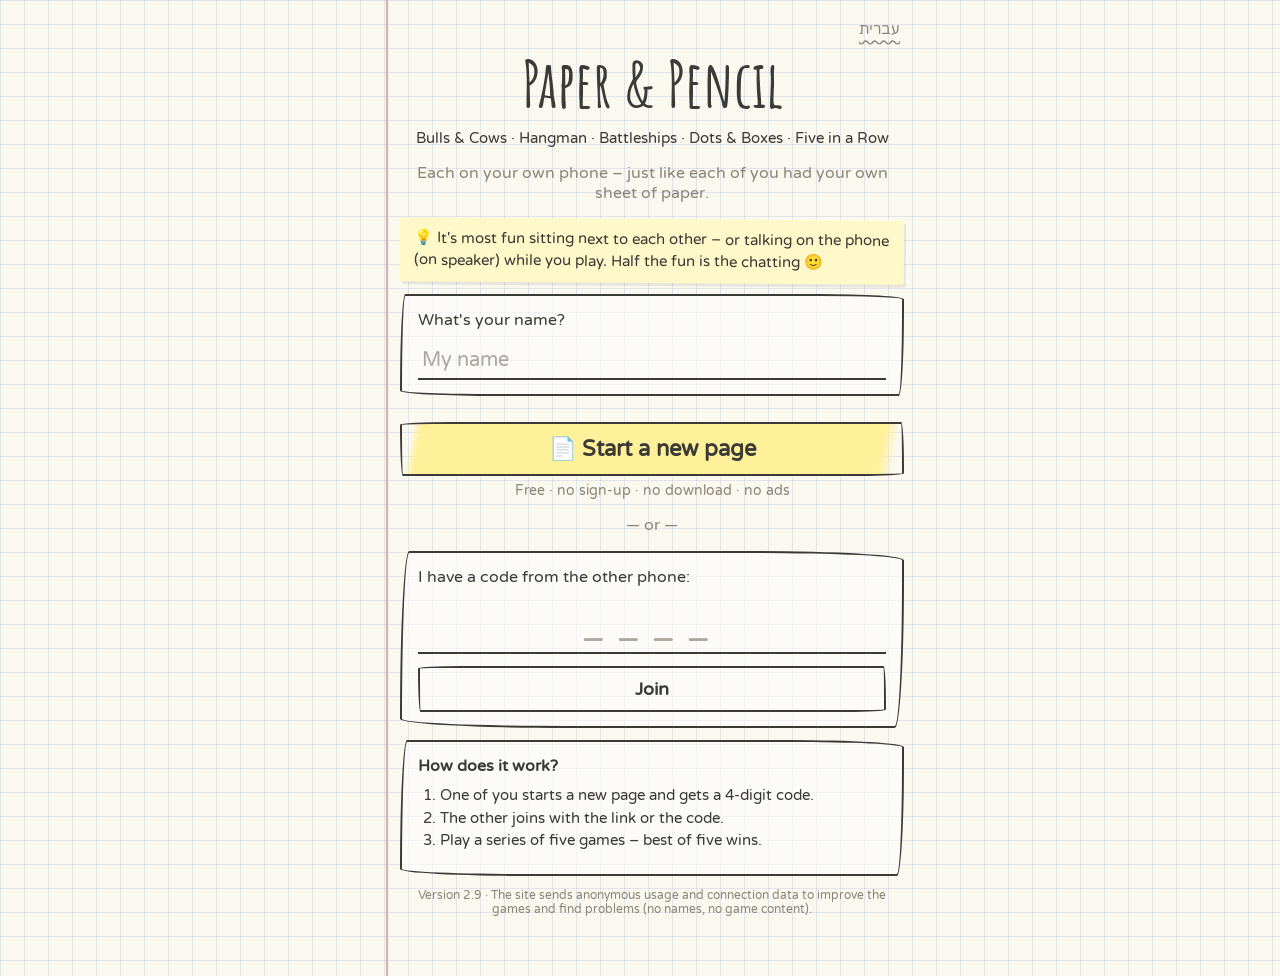
==== commit fcc3f16a: "v2.9: English link preview – invites from an English phone use small-joys.com/en/ (English title and" ====
--- a/index.html
+++ b/index.html
@@ -37,16 +37,16 @@
 <link rel="preconnect" href="https://fonts.googleapis.com">
 <link rel="preconnect" href="https://fonts.gstatic.com" crossorigin>
 <link href="https://fonts.googleapis.com/css2?family=Amatic+SC:wght@400;700&family=Playpen+Sans+Hebrew:wght@400;600&family=Varela+Round&display=swap" rel="stylesheet">
-<link rel="stylesheet" href="style.css?v=2.8">
-<script src="js/vendor/paho-mqtt.min.js?v=2.8"></script>
-<script src="js/vendor/peerjs.min.js?v=2.8"></script>
+<link rel="stylesheet" href="style.css?v=2.9">
+<script src="js/vendor/paho-mqtt.min.js?v=2.9"></script>
+<script src="js/vendor/peerjs.min.js?v=2.9"></script>
 </head>
 <body>
 <div id="app"></div>
 <script>
   // Every script of one release is requested with the same ?v=, so a browser never runs a mix of
   // old and new files after an update.
-  window.__dvV = '2.8';
+  window.__dvV = '2.9';
   (function () {
     var v = window.__dvV, base = new URL('js/', document.baseURI).href, map = { imports: {} };
     ['main', 'i18n', 'install', 'net', 'log', 'analytics', 'metrics', 'core', 'ui', 'sound', 'demo', 'games/bull', 'games/hangman', 'games/ships', 'games/dots', 'games/five']
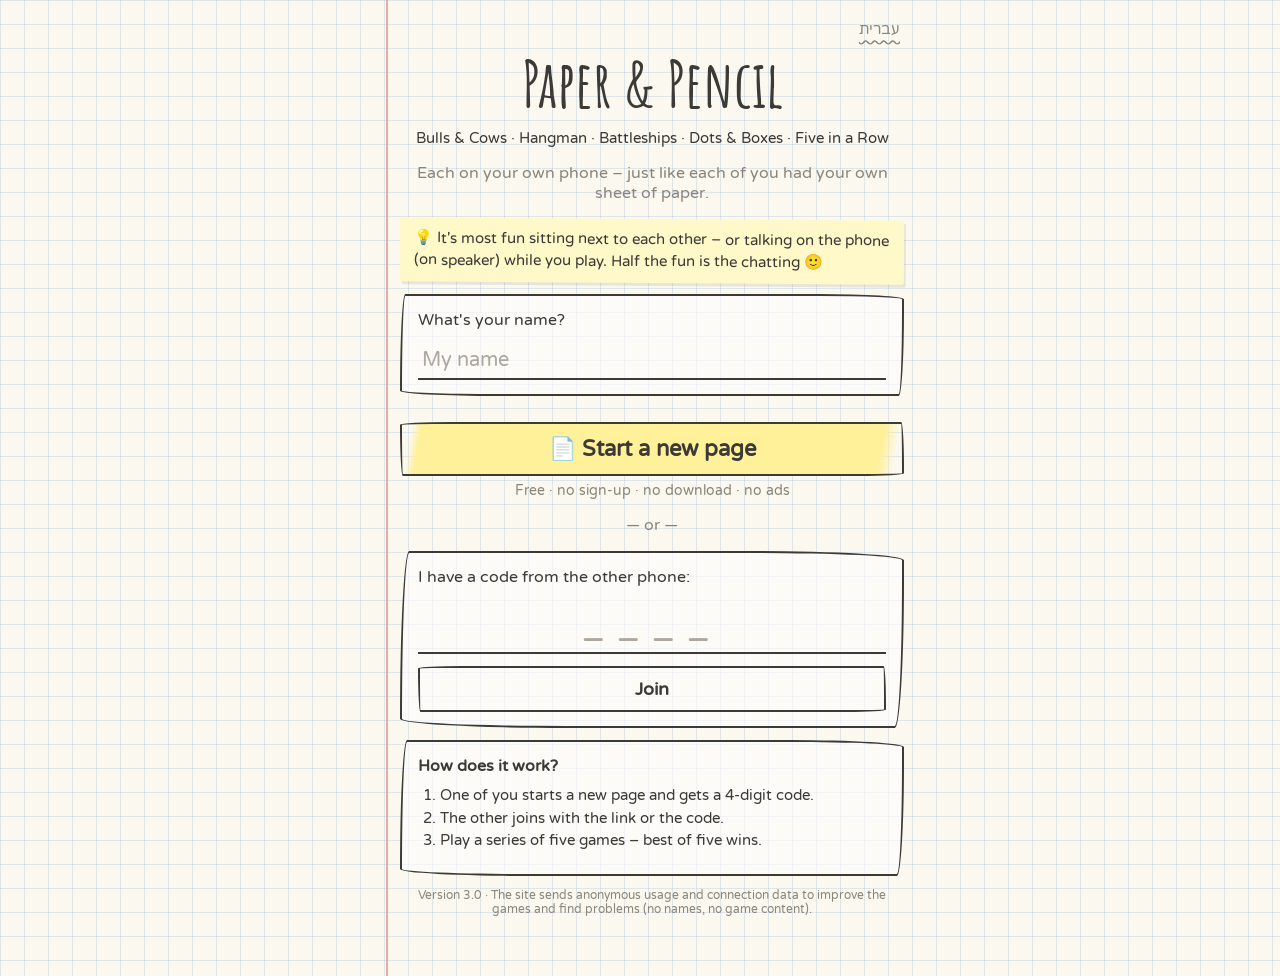
==== commit a5cf11bc: "v3.0: helping the friend get in - The friend arrives while the inviter is away: instead of 'not answ" ====
--- a/index.html
+++ b/index.html
@@ -37,16 +37,16 @@
 <link rel="preconnect" href="https://fonts.googleapis.com">
 <link rel="preconnect" href="https://fonts.gstatic.com" crossorigin>
 <link href="https://fonts.googleapis.com/css2?family=Amatic+SC:wght@400;700&family=Playpen+Sans+Hebrew:wght@400;600&family=Varela+Round&display=swap" rel="stylesheet">
-<link rel="stylesheet" href="style.css?v=2.9">
-<script src="js/vendor/paho-mqtt.min.js?v=2.9"></script>
-<script src="js/vendor/peerjs.min.js?v=2.9"></script>
+<link rel="stylesheet" href="style.css?v=3.0">
+<script src="js/vendor/paho-mqtt.min.js?v=3.0"></script>
+<script src="js/vendor/peerjs.min.js?v=3.0"></script>
 </head>
 <body>
 <div id="app"></div>
 <script>
   // Every script of one release is requested with the same ?v=, so a browser never runs a mix of
   // old and new files after an update.
-  window.__dvV = '2.9';
+  window.__dvV = '3.0';
   (function () {
     var v = window.__dvV, base = new URL('js/', document.baseURI).href, map = { imports: {} };
     ['main', 'i18n', 'install', 'net', 'log', 'analytics', 'metrics', 'core', 'ui', 'sound', 'demo', 'games/bull', 'games/hangman', 'games/ships', 'games/dots', 'games/five']
--- a/style.css
+++ b/style.css
@@ -453,3 +453,8 @@
 .install-link { margin-top: 4px; font-size: 15px; }
 /* reassurance for a first-time visitor */
 .trust { text-align: center; color: var(--pencil-soft); font-size: 14px; margin-top: 6px; }
+
+/* the friend is here, the inviter is not: message them */
+.nudge-row { justify-content: center; gap: 8px; margin-top: 10px; flex-wrap: wrap; }
+/* coming from an ad */
+.landing-pitch { font-size: 19px; line-height: 1.45; margin: 6px 4px 2px; }
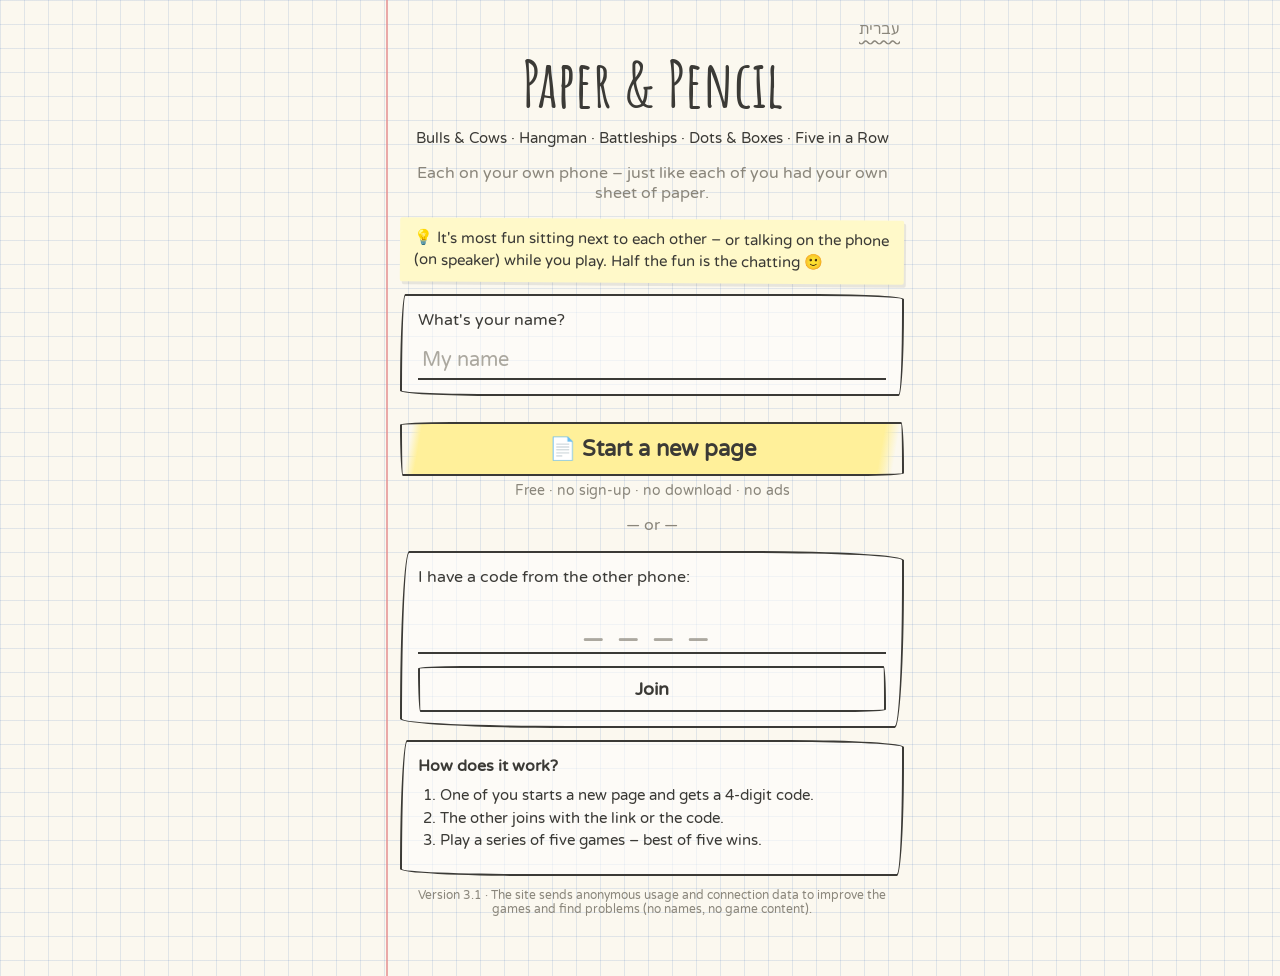
==== commit 17b3dbe5: "v3.1: our room – pairs keep their link and call each other back - After a full series: '📌 your room'" ====
--- a/index.html
+++ b/index.html
@@ -37,16 +37,16 @@
 <link rel="preconnect" href="https://fonts.googleapis.com">
 <link rel="preconnect" href="https://fonts.gstatic.com" crossorigin>
 <link href="https://fonts.googleapis.com/css2?family=Amatic+SC:wght@400;700&family=Playpen+Sans+Hebrew:wght@400;600&family=Varela+Round&display=swap" rel="stylesheet">
-<link rel="stylesheet" href="style.css?v=3.0">
-<script src="js/vendor/paho-mqtt.min.js?v=3.0"></script>
-<script src="js/vendor/peerjs.min.js?v=3.0"></script>
+<link rel="stylesheet" href="style.css?v=3.1">
+<script src="js/vendor/paho-mqtt.min.js?v=3.1"></script>
+<script src="js/vendor/peerjs.min.js?v=3.1"></script>
 </head>
 <body>
 <div id="app"></div>
 <script>
   // Every script of one release is requested with the same ?v=, so a browser never runs a mix of
   // old and new files after an update.
-  window.__dvV = '3.0';
+  window.__dvV = '3.1';
   (function () {
     var v = window.__dvV, base = new URL('js/', document.baseURI).href, map = { imports: {} };
     ['main', 'i18n', 'install', 'net', 'log', 'analytics', 'metrics', 'core', 'ui', 'sound', 'demo', 'games/bull', 'games/hangman', 'games/ships', 'games/dots', 'games/five']
--- a/style.css
+++ b/style.css
@@ -458,3 +458,8 @@
 .nudge-row { justify-content: center; gap: 8px; margin-top: 10px; flex-wrap: wrap; }
 /* coming from an ad */
 .landing-pitch { font-size: 19px; line-height: 1.45; margin: 6px 4px 2px; }
+
+/* the pair's own room */
+.our-room { margin-top: 12px; text-align: start; background: #fffbe0; }
+.our-room .soft { font-size: 15px; margin: 4px 0 8px; }
+.our-room .row { align-items: center; gap: 10px; }
